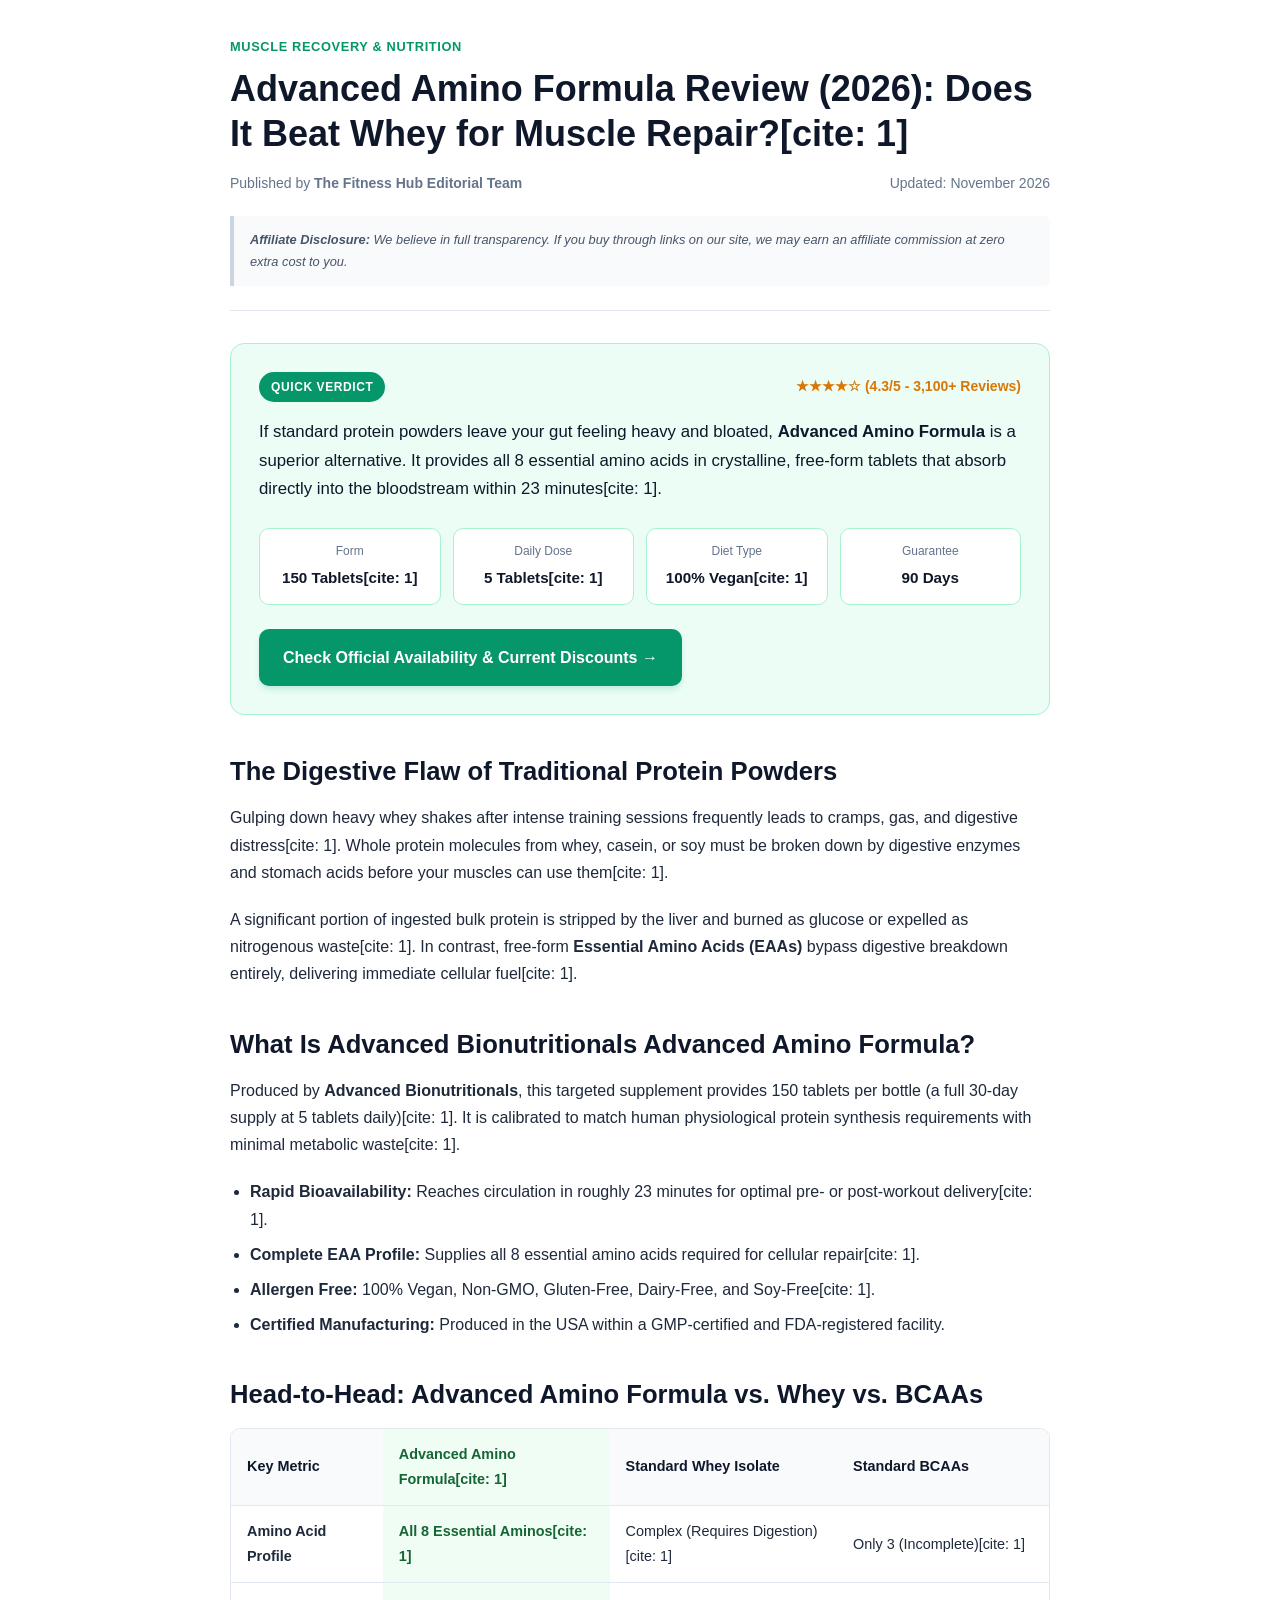
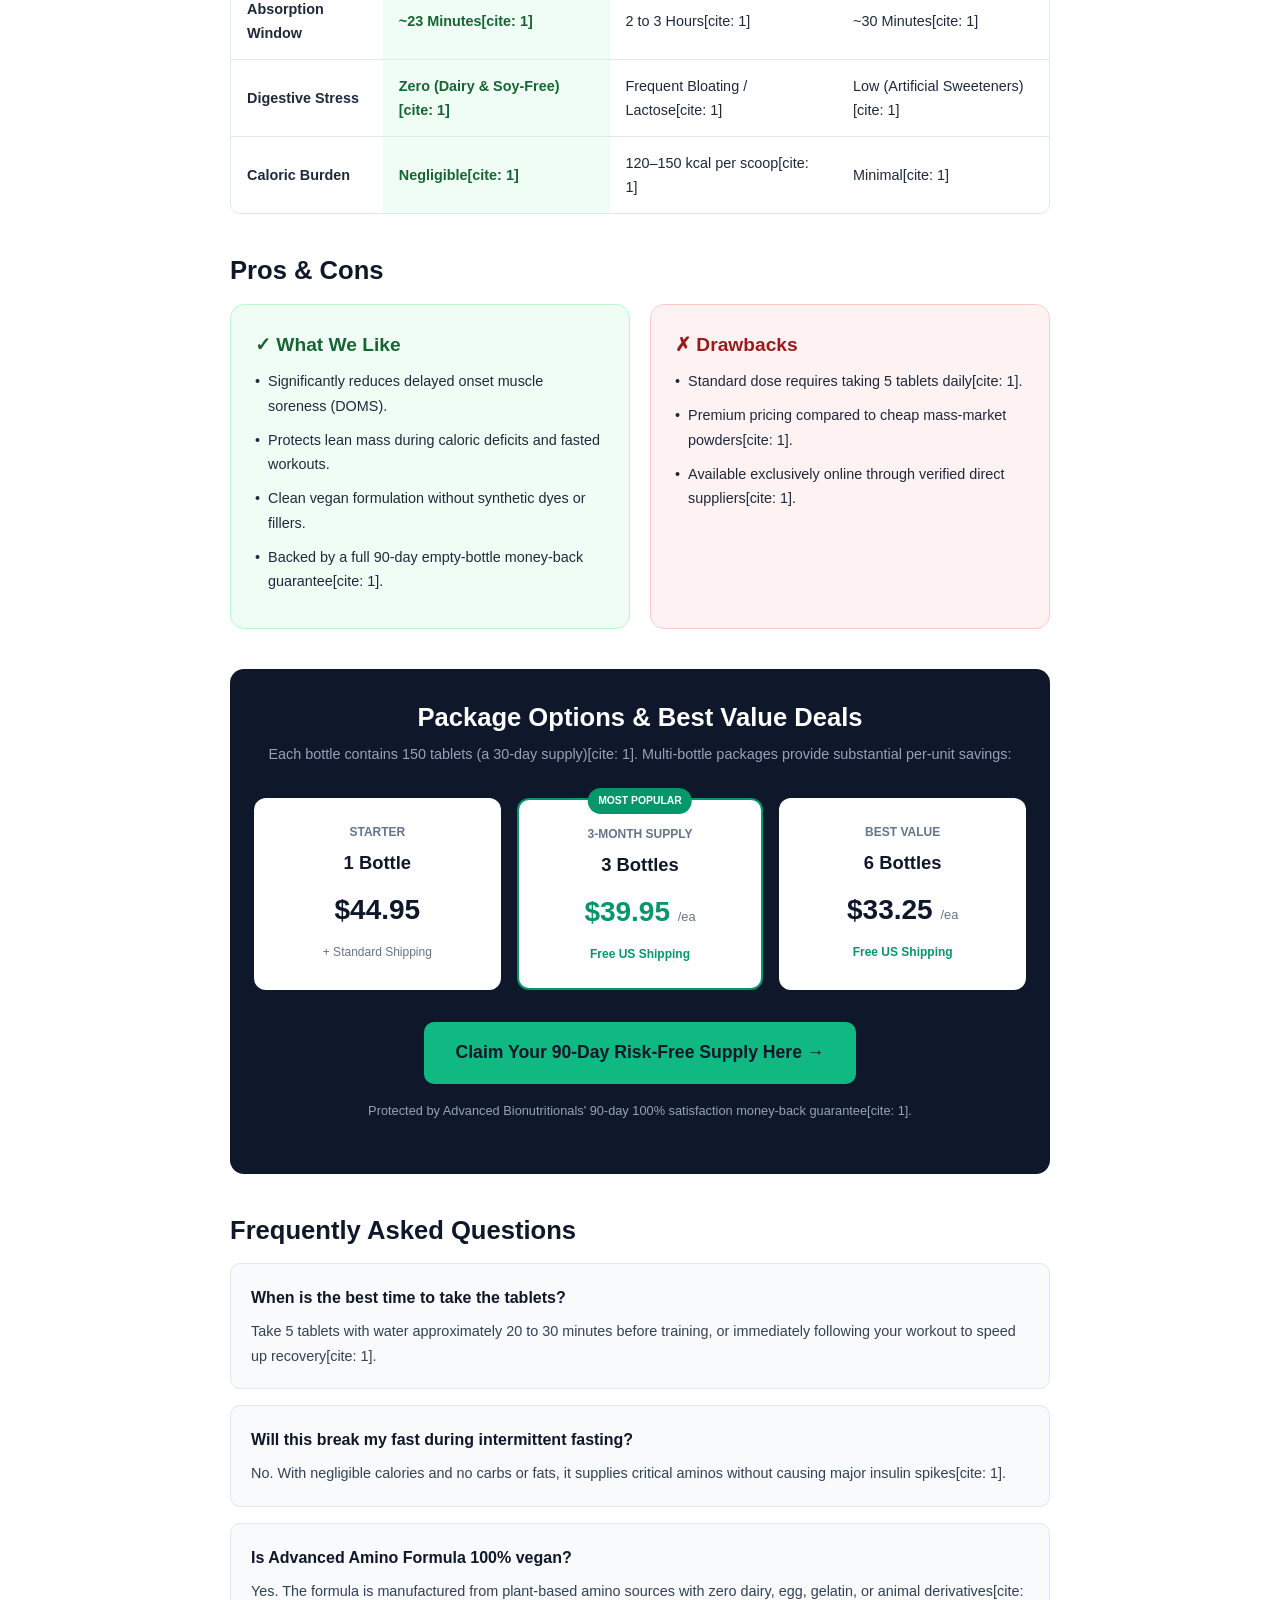
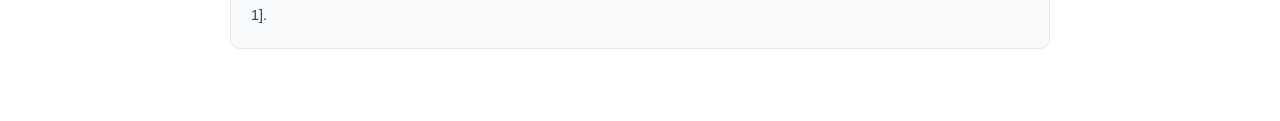
==== AdvancedBionutritionalsReview.html @ 474b98c2 "re" ====
<!DOCTYPE html>
<html lang="en">
<head>
  <meta charset="UTF-8">
  <meta name="viewport" content="width=device-width, initial-scale=1.0">
  <title>Advanced Amino Formula Review | The Top Deals</title>
  <meta name="description" content="Read our Advanced Amino Formula review, covering its ingredients, claimed benefits, comparison with whey, pros and cons, and buying options.">
  <meta name="robots" content="index, follow">
  <meta name="theme-color" content="#f8fafc">
  <link rel="canonical" href="https://theTopDeals.top/blog/advanced-amino-formula-review">
  <meta property="og:type" content="article">
  <meta property="og:site_name" content="The Top Deals">
  <meta property="og:title" content="Advanced Amino Formula Review | The Top Deals">
  <meta property="og:description" content="Read our Advanced Amino Formula review, covering its ingredients, claimed benefits, comparison with whey, pros and cons, and buying options.">
  <meta property="og:url" content="https://theTopDeals.top/blog/advanced-amino-formula-review">
  <meta property="og:image" content="https://theTopDeals.top/img/advancedBioNutritionals.webp">
  <meta property="og:image:alt" content="Advanced Amino Formula supplement bottle">
  <meta name="twitter:card" content="summary_large_image">
  <meta name="twitter:title" content="Advanced Amino Formula Review | The Top Deals">
  <meta name="twitter:description" content="Read our Advanced Amino Formula review, covering its ingredients, claimed benefits, comparison with whey, pros and cons, and buying options.">
  <meta name="twitter:image" content="https://theTopDeals.top/img/advancedBioNutritionals.webp">
  <link href="../css/advancedAmino.css" rel="stylesheet">

  <!-- Schema.org Product Structured Data -->
  <script type="application/ld+json">
  {
    "@context": "https://schema.org/",
    "@type": "Product",
    "name": "Advanced Amino Formula",
    "brand": {
      "@type": "Brand",
      "name": "Advanced Bionutritionals"
    },
    "aggregateRating": {
      "@type": "AggregateRating",
      "ratingValue": "4.3",
      "reviewCount": "3144"
    },
    "offers": {
      "@type": "Offer",
      "priceCurrency": "USD",
      "price": "33.25",
      "availability": "https://schema.org/InStock",
      "url": "https://theTopDeals.top/blog/advanced-amino-formula-review"
    }
  }
  </script>
</head>
<body>

<article class="article-container">
  <!-- Post Header -->
  <header class="post-header">
    <span class="badge-category">Muscle Recovery &amp; Nutrition</span>
    <h1 class="post-title">Advanced Amino Formula Review (2026): Does It Beat Whey for Muscle Repair?[cite: 1]</h1>
    <div class="post-meta">
      <span>Published by <strong>The Fitness Hub Editorial Team</strong></span>
      <span>Updated: November 2026</span>
    </div>
    <div class="affiliate-disclosure">
      <strong>Affiliate Disclosure:</strong> We believe in full transparency. If you buy through links on our site, we may earn an affiliate commission at zero extra cost to you.
    </div>
  </header>

  <!-- Quick Verdict Hero Card -->
  <section class="verdict-card">
    <div class="verdict-header">
      <span class="tag-verdict">Quick Verdict</span>
      <span class="rating-stars">★★★★☆ (4.3/5 - 3,100+ Reviews)</span>
    </div>
    <p class="verdict-text">
      If standard protein powders leave your gut feeling heavy and bloated, <strong>Advanced Amino Formula</strong> is a superior alternative. It provides all 8 essential amino acids in crystalline, free-form tablets that absorb directly into the bloodstream within 23 minutes[cite: 1].
    </p>
    <div class="specs-grid">
      <div class="spec-item">
        <span class="spec-label">Form</span>
        <span class="spec-val">150 Tablets[cite: 1]</span>
      </div>
      <div class="spec-item">
        <span class="spec-label">Daily Dose</span>
        <span class="spec-val">5 Tablets[cite: 1]</span>
      </div>
      <div class="spec-item">
        <span class="spec-label">Diet Type</span>
        <span class="spec-val">100% Vegan[cite: 1]</span>
      </div>
      <div class="spec-item">
        <span class="spec-label">Guarantee</span>
        <span class="spec-val">90 Days</span>
      </div>
    </div>
    <a href="https://www.advancedbionutritionals.com/DS24/Advanced-Amino/Muscle-Mass-Loss/HD.htm#aff=Shivamjiwal004" rel="sponsored nofollow noopener" target="_blank" class="btn btn-primary">
      Check Official Availability &amp; Current Discounts &rarr;
    </a>
  </section>

  <!-- Section 1: The Problem -->
  <section>
    <h2>The Digestive Flaw of Traditional Protein Powders</h2>
    <p>
      Gulping down heavy whey shakes after intense training sessions frequently leads to cramps, gas, and digestive distress[cite: 1]. Whole protein molecules from whey, casein, or soy must be broken down by digestive enzymes and stomach acids before your muscles can use them[cite: 1].
    </p>
    <p>
      A significant portion of ingested bulk protein is stripped by the liver and burned as glucose or expelled as nitrogenous waste[cite: 1]. In contrast, free-form <strong>Essential Amino Acids (EAAs)</strong> bypass digestive breakdown entirely, delivering immediate cellular fuel[cite: 1].
    </p>
  </section>

  <!-- Section 2: What Is Advanced Amino Formula -->
  <section>
    <h2>What Is Advanced Bionutritionals Advanced Amino Formula?</h2>
    <p>
      Produced by <strong>Advanced Bionutritionals</strong>, this targeted supplement provides 150 tablets per bottle (a full 30-day supply at 5 tablets daily)[cite: 1]. It is calibrated to match human physiological protein synthesis requirements with minimal metabolic waste[cite: 1].
    </p>
    <ul class="bullet-list">
      <li><strong>Rapid Bioavailability:</strong> Reaches circulation in roughly 23 minutes for optimal pre- or post-workout delivery[cite: 1].</li>
      <li><strong>Complete EAA Profile:</strong> Supplies all 8 essential amino acids required for cellular repair[cite: 1].</li>
      <li><strong>Allergen Free:</strong> 100% Vegan, Non-GMO, Gluten-Free, Dairy-Free, and Soy-Free[cite: 1].</li>
      <li><strong>Certified Manufacturing:</strong> Produced in the USA within a GMP-certified and FDA-registered facility.</li>
    </ul>
  </section>

  <!-- Section 3: Comparison Table -->
  <section>
    <h2>Head-to-Head: Advanced Amino Formula vs. Whey vs. BCAAs</h2>
    <div class="table-wrapper">
      <table>
        <thead>
          <tr>
            <th>Key Metric</th>
            <th class="highlight-col">Advanced Amino Formula[cite: 1]</th>
            <th>Standard Whey Isolate</th>
            <th>Standard BCAAs</th>
          </tr>
        </thead>
        <tbody>
          <tr>
            <td><strong>Amino Acid Profile</strong></td>
            <td class="highlight-col">All 8 Essential Aminos[cite: 1]</td>
            <td>Complex (Requires Digestion)[cite: 1]</td>
            <td>Only 3 (Incomplete)[cite: 1]</td>
          </tr>
          <tr>
            <td><strong>Absorption Window</strong></td>
            <td class="highlight-col">~23 Minutes[cite: 1]</td>
            <td>2 to 3 Hours[cite: 1]</td>
            <td>~30 Minutes[cite: 1]</td>
          </tr>
          <tr>
            <td><strong>Digestive Stress</strong></td>
            <td class="highlight-col">Zero (Dairy &amp; Soy-Free)[cite: 1]</td>
            <td>Frequent Bloating / Lactose[cite: 1]</td>
            <td>Low (Artificial Sweeteners)[cite: 1]</td>
          </tr>
          <tr>
            <td><strong>Caloric Burden</strong></td>
            <td class="highlight-col">Negligible[cite: 1]</td>
            <td>120–150 kcal per scoop[cite: 1]</td>
            <td>Minimal[cite: 1]</td>
          </tr>
        </tbody>
      </table>
    </div>
  </section>

  <!-- Section 4: Pros & Cons -->
  <section>
    <h2>Pros &amp; Cons</h2>
    <div class="pros-cons-grid">
      <div class="box-card pros-card">
        <h3>&#10003; What We Like</h3>
        <ul class="item-list">
          <li><span>&bull;</span> Significantly reduces delayed onset muscle soreness (DOMS).</li>
          <li><span>&bull;</span> Protects lean mass during caloric deficits and fasted workouts.</li>
          <li><span>&bull;</span> Clean vegan formulation without synthetic dyes or fillers.</li>
          <li><span>&bull;</span> Backed by a full 90-day empty-bottle money-back guarantee[cite: 1].</li>
        </ul>
      </div>
      <div class="box-card cons-card">
        <h3>&#10007; Drawbacks</h3>
        <ul class="item-list">
          <li><span>&bull;</span> Standard dose requires taking 5 tablets daily[cite: 1].</li>
          <li><span>&bull;</span> Premium pricing compared to cheap mass-market powders[cite: 1].</li>
          <li><span>&bull;</span> Available exclusively online through verified direct suppliers[cite: 1].</li>
        </ul>
      </div>
    </div>
  </section>

  <!-- Section 5: Official Pricing & Guarantee -->
  <section class="pricing-card-wrapper">
    <h2>Package Options &amp; Best Value Deals</h2>
    <p class="pricing-intro">Each bottle contains 150 tablets (a 30-day supply)[cite: 1]. Multi-bottle packages provide substantial per-unit savings:</p>
    
    <div class="pricing-tiers">
      <!-- 1 Bottle -->
      <div class="tier">
        <span class="tier-badge">Starter</span>
        <h4 class="tier-title">1 Bottle</h4>
        <div class="tier-price">$44.95</div>
        <span class="tier-sub">+ Standard Shipping</span>
      </div>

      <!-- 3 Bottles -->
      <div class="tier featured">
        <span class="ribbon">Most Popular</span>
        <span class="tier-badge">3-Month Supply</span>
        <h4 class="tier-title">3 Bottles</h4>
        <div class="tier-price">$39.95 <span style="font-size: 0.8rem; font-weight: 400; color: #64748b;">/ea</span></div>
        <span class="tier-sub shipping-free">Free US Shipping</span>
      </div>

      <!-- 6 Bottles -->
      <div class="tier">
        <span class="tier-badge">Best Value</span>
        <h4 class="tier-title">6 Bottles</h4>
        <div class="tier-price">$33.25 <span style="font-size: 0.8rem; font-weight: 400; color: #64748b;">/ea</span></div>
        <span class="tier-sub shipping-free">Free US Shipping</span>
      </div>
    </div>

    <div>
      <a href="https://www.advancedbionutritionals.com/DS24/Advanced-Amino/Muscle-Mass-Loss/HD.htm#aff=Shivamjiwal004" rel="sponsored nofollow noopener" target="_blank" class="btn btn-accent">
        Claim Your 90-Day Risk-Free Supply Here &rarr;
      </a>
      <p class="guarantee-note">Protected by Advanced Bionutritionals' 90-day 100% satisfaction money-back guarantee[cite: 1].</p>
    </div>
  </section>

  <!-- Section 6: FAQ Accordion / Cards -->
  <section>
    <h2>Frequently Asked Questions</h2>
    <div class="faq-item">
      <h3 class="faq-question">When is the best time to take the tablets?</h3>
      <p class="faq-answer">Take 5 tablets with water approximately 20 to 30 minutes before training, or immediately following your workout to speed up recovery[cite: 1].</p>
    </div>
    <div class="faq-item">
      <h3 class="faq-question">Will this break my fast during intermittent fasting?</h3>
      <p class="faq-answer">No. With negligible calories and no carbs or fats, it supplies critical aminos without causing major insulin spikes[cite: 1].</p>
    </div>
    <div class="faq-item">
      <h3 class="faq-question">Is Advanced Amino Formula 100% vegan?</h3>
      <p class="faq-answer">Yes. The formula is manufactured from plant-based amino sources with zero dairy, egg, gelatin, or animal derivatives[cite: 1].</p>
    </div>
  </section>
</article>
</body>
</html>
---- css/advancedAmino.css ----
/* CSS Reset & Variables */
    :root {
      --primary: #059669;
      --primary-hover: #047857;
      --primary-light: #ecfdf5;
      --primary-border: #a7f3d0;
      --text-main: #1e293b;
      --text-muted: #64748b;
      --text-dark: #0f172a;
      --bg-light: #f8fafc;
      --border-color: #e2e8f0;
      --success: #16a34a;
      --danger: #dc2626;
      --card-radius: 14px;
      --font-stack: -apple-system, BlinkMacSystemFont, "Segoe UI", Roboto, Helvetica, Arial, sans-serif;
    }

    *, *::before, *::after {
      box-sizing: border-box;
      margin: 0;
      padding: 0;
    }

    body {
      font-family: var(--font-stack);
      line-height: 1.7;
      color: var(--text-main);
      background-color: #ffffff;
      padding: 2rem 1rem;
    }

    /* Container */
    .article-container {
      max-width: 820px;
      margin: 0 auto;
    }

    /* Header */
    .post-header {
      margin-bottom: 2rem;
      padding-bottom: 1.5rem;
      border-bottom: 1px solid var(--border-color);
    }

    .badge-category {
      display: inline-block;
      font-size: 0.8rem;
      font-weight: 700;
      text-transform: uppercase;
      letter-spacing: 0.05em;
      color: var(--primary);
      margin-bottom: 0.5rem;
    }

    .post-title {
      font-size: 2.25rem;
      line-height: 1.25;
      font-weight: 800;
      color: var(--text-dark);
      margin-bottom: 1rem;
    }

    .post-meta {
      display: flex;
      justify-content: space-between;
      flex-wrap: wrap;
      gap: 0.5rem;
      font-size: 0.875rem;
      color: var(--text-muted);
    }

    .affiliate-disclosure {
      margin-top: 1.25rem;
      padding: 0.85rem 1rem;
      background-color: var(--bg-light);
      border-left: 4px solid #cbd5e1;
      font-size: 0.8rem;
      font-style: italic;
      color: #475569;
      border-radius: 0 6px 6px 0;
    }

    /* Quick Verdict Box */
    .verdict-card {
      background-color: var(--primary-light);
      border: 1px solid var(--primary-border);
      border-radius: var(--card-radius);
      padding: 1.75rem;
      margin-bottom: 2.5rem;
    }

    .verdict-header {
      display: flex;
      justify-content: space-between;
      align-items: center;
      flex-wrap: wrap;
      gap: 0.5rem;
      margin-bottom: 1rem;
    }

    .tag-verdict {
      background-color: var(--primary);
      color: #ffffff;
      font-size: 0.75rem;
      font-weight: 700;
      text-transform: uppercase;
      letter-spacing: 0.05em;
      padding: 0.3rem 0.75rem;
      border-radius: 9999px;
    }

    .rating-stars {
      font-weight: 700;
      font-size: 0.875rem;
      color: #d97706;
    }

    .verdict-text {
      font-size: 1.05rem;
      font-weight: 500;
      color: var(--text-dark);
      margin-bottom: 1.5rem;
    }

    .specs-grid {
      display: grid;
      grid-template-columns: repeat(auto-fit, minmax(130px, 1fr));
      gap: 0.75rem;
      margin-bottom: 1.5rem;
      text-align: center;
    }

    .spec-item {
      background: #ffffff;
      padding: 0.75rem 0.5rem;
      border-radius: 10px;
      border: 1px solid var(--primary-border);
    }

    .spec-label {
      display: block;
      font-size: 0.75rem;
      color: var(--text-muted);
      margin-bottom: 0.2rem;
    }

    .spec-val {
      font-weight: 700;
      color: var(--text-dark);
      font-size: 0.95rem;
    }

    /* Buttons */
    .btn {
      display: inline-block;
      width: 100%;
      text-align: center;
      font-weight: 700;
      padding: 0.95rem 1.5rem;
      border-radius: 10px;
      text-decoration: none;
      transition: all 0.2s ease-in-out;
      cursor: pointer;
    }

    .btn-primary {
      background-color: var(--primary);
      color: #ffffff;
      box-shadow: 0 4px 6px -1px rgba(5, 150, 105, 0.2);
    }

    .btn-primary:hover {
      background-color: var(--primary-hover);
      box-shadow: 0 6px 10px -1px rgba(5, 150, 105, 0.3);
    }

    .btn-accent {
      background-color: #10b981;
      color: #0f172a;
      font-size: 1.1rem;
      font-weight: 800;
      width: auto;
      padding: 1rem 2rem;
    }

    .btn-accent:hover {
      background-color: #34d399;
      transform: translateY(-2px);
    }

    /* Typography & Sections */
    section {
      margin-bottom: 2.5rem;
    }

    h2 {
      font-size: 1.6rem;
      font-weight: 800;
      color: var(--text-dark);
      margin-bottom: 1rem;
      line-height: 1.3;
    }

    h3 {
      font-size: 1.2rem;
      font-weight: 700;
      color: var(--text-dark);
      margin-bottom: 0.5rem;
    }

    p {
      margin-bottom: 1.25rem;
    }

    ul.bullet-list {
      margin-left: 1.25rem;
      margin-bottom: 1.5rem;
    }

    ul.bullet-list li {
      margin-bottom: 0.5rem;
    }

    /* Comparison Table */
    .table-wrapper {
      width: 100%;
      overflow-x: auto;
      margin-bottom: 2rem;
      border: 1px solid var(--border-color);
      border-radius: 10px;
    }

    table {
      width: 100%;
      border-collapse: collapse;
      text-align: left;
      font-size: 0.9rem;
    }

    th, td {
      padding: 0.85rem 1rem;
      border-bottom: 1px solid var(--border-color);
    }

    thead th {
      background-color: var(--bg-light);
      color: var(--text-dark);
      font-weight: 700;
    }

    th.highlight-col, td.highlight-col {
      background-color: #f0fdf4;
      font-weight: 600;
      color: #166534;
    }

    tbody tr:last-child td {
      border-bottom: none;
    }

    /* Pros & Cons */
    .pros-cons-grid {
      display: grid;
      grid-template-columns: 1fr;
      gap: 1.25rem;
      margin-bottom: 2rem;
    }

    @media (min-width: 640px) {
      .pros-cons-grid {
        grid-template-columns: 1fr 1fr;
      }
      .btn-primary {
        width: auto;
      }
    }

    .box-card {
      padding: 1.5rem;
      border-radius: var(--card-radius);
    }

    .pros-card {
      background-color: #f0fdf4;
      border: 1px solid #bbf7d0;
    }

    .pros-card h3 {
      color: #166534;
    }

    .cons-card {
      background-color: #fef2f2;
      border: 1px solid #fecaca;
    }

    .cons-card h3 {
      color: #991b1b;
    }

    .item-list {
      list-style: none;
      font-size: 0.9rem;
    }

    .item-list li {
      margin-bottom: 0.6rem;
      display: flex;
      gap: 0.5rem;
    }

    /* Pricing Section */
    .pricing-card-wrapper {
      background-color: #0f172a;
      color: #ffffff;
      border-radius: var(--card-radius);
      padding: 2rem 1.5rem;
      text-align: center;
    }

    .pricing-card-wrapper h2 {
      color: #ffffff;
      margin-bottom: 0.5rem;
    }

    .pricing-intro {
      color: #94a3b8;
      font-size: 0.9rem;
      margin-bottom: 2rem;
    }

    .pricing-tiers {
      display: grid;
      grid-template-columns: repeat(auto-fit, minmax(200px, 1fr));
      gap: 1rem;
      margin-bottom: 2rem;
      text-align: center;
    }

    .tier {
      background: #ffffff;
      color: var(--text-dark);
      padding: 1.5rem 1rem;
      border-radius: 12px;
      position: relative;
    }

    .tier.featured {
      border: 2px solid var(--primary);
    }

    .ribbon {
      position: absolute;
      top: -12px;
      left: 50%;
      transform: translateX(-50%);
      background: var(--primary);
      color: #ffffff;
      font-size: 0.65rem;
      font-weight: 800;
      text-transform: uppercase;
      padding: 0.25rem 0.65rem;
      border-radius: 9999px;
    }

    .tier-badge {
      display: block;
      font-size: 0.75rem;
      font-weight: 700;
      text-transform: uppercase;
      color: var(--text-muted);
      margin-bottom: 0.25rem;
    }

    .tier-title {
      font-size: 1.15rem;
      font-weight: 800;
      margin-bottom: 0.5rem;
    }

    .tier-price {
      font-size: 1.75rem;
      font-weight: 900;
      color: var(--text-dark);
      margin-bottom: 0.5rem;
    }

    .tier.featured .tier-price {
      color: var(--primary);
    }

    .tier-sub {
      display: block;
      font-size: 0.75rem;
      color: var(--text-muted);
    }

    .shipping-free {
      color: var(--primary);
      font-weight: 700;
    }

    .guarantee-note {
      font-size: 0.8rem;
      color: #94a3b8;
      margin-top: 1rem;
    }

    /* FAQ Section */
    .faq-item {
      background-color: var(--bg-light);
      border: 1px solid var(--border-color);
      border-radius: 10px;
      padding: 1.25rem;
      margin-bottom: 1rem;
    }

    .faq-question {
      font-size: 1rem;
      font-weight: 700;
      color: var(--text-dark);
      margin-bottom: 0.5rem;
    }

    .faq-answer {
      font-size: 0.9rem;
      color: #334155;
      margin-bottom: 0;
    }
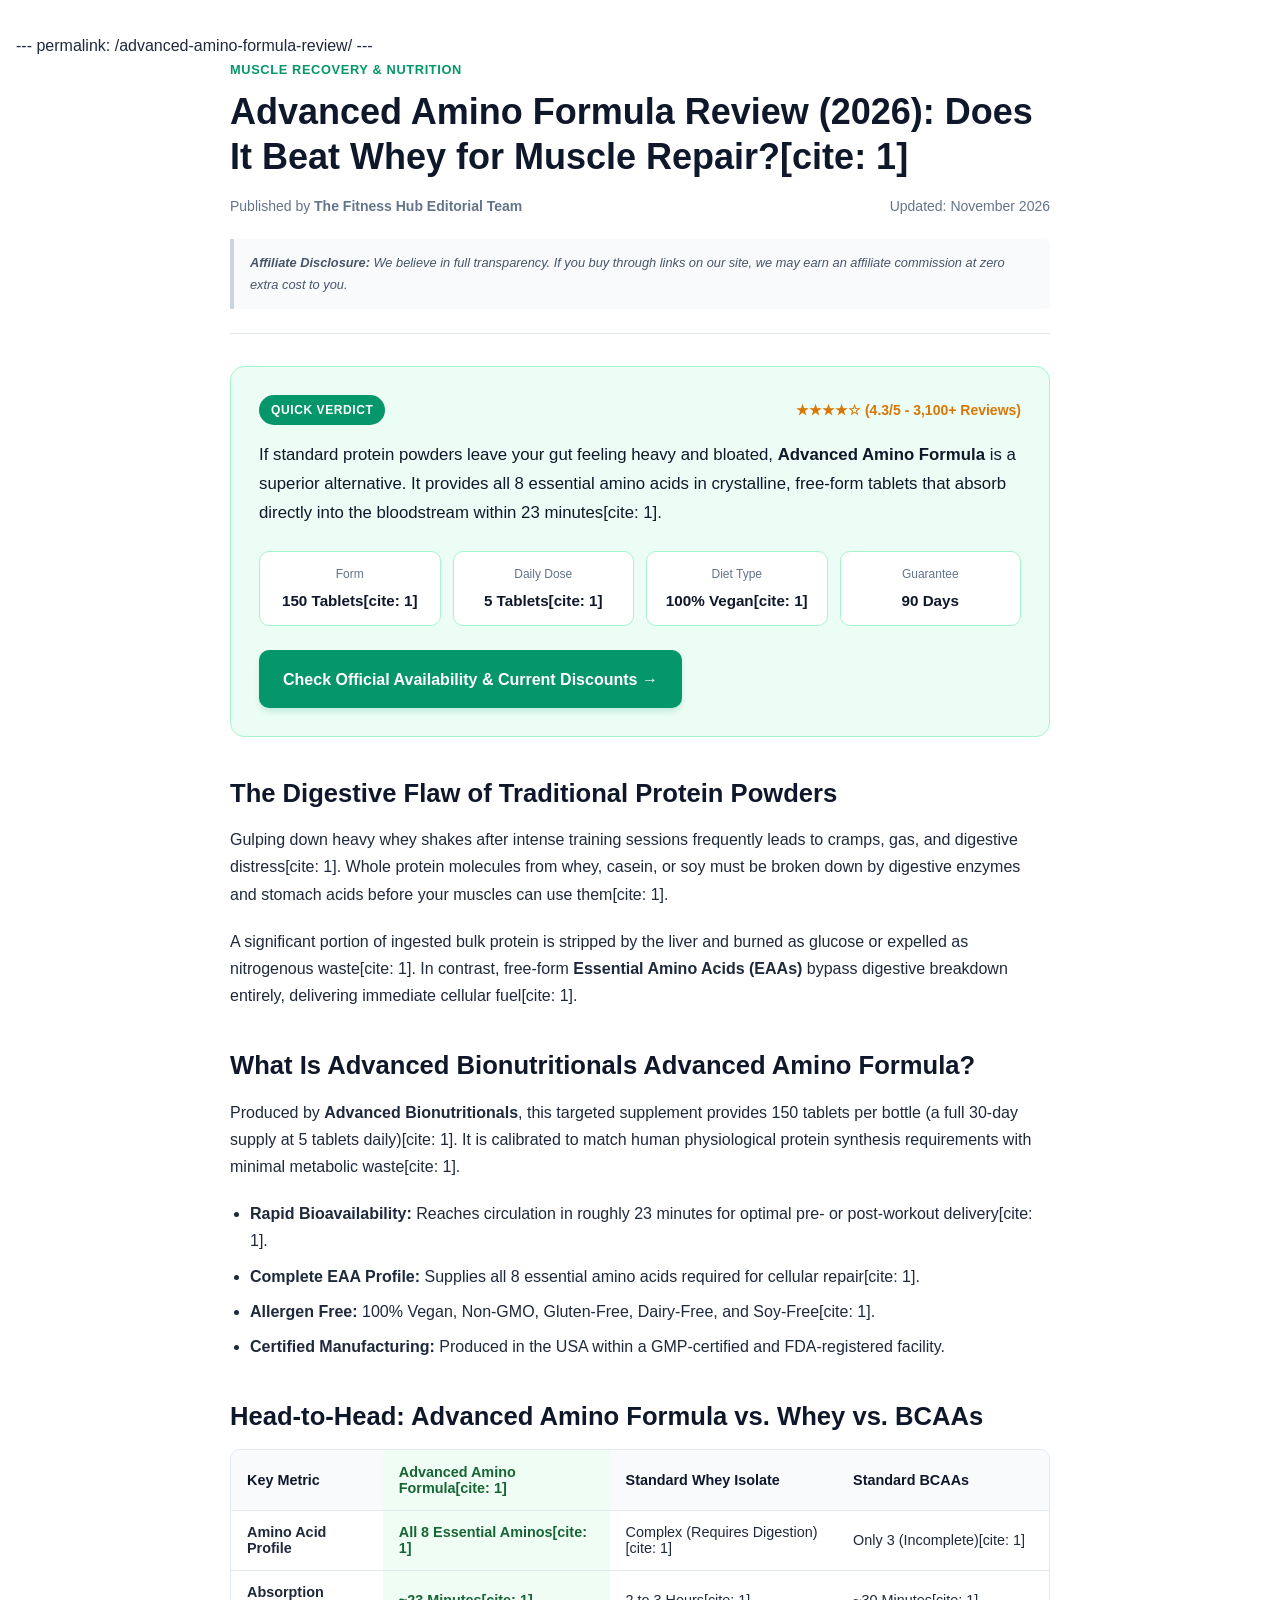
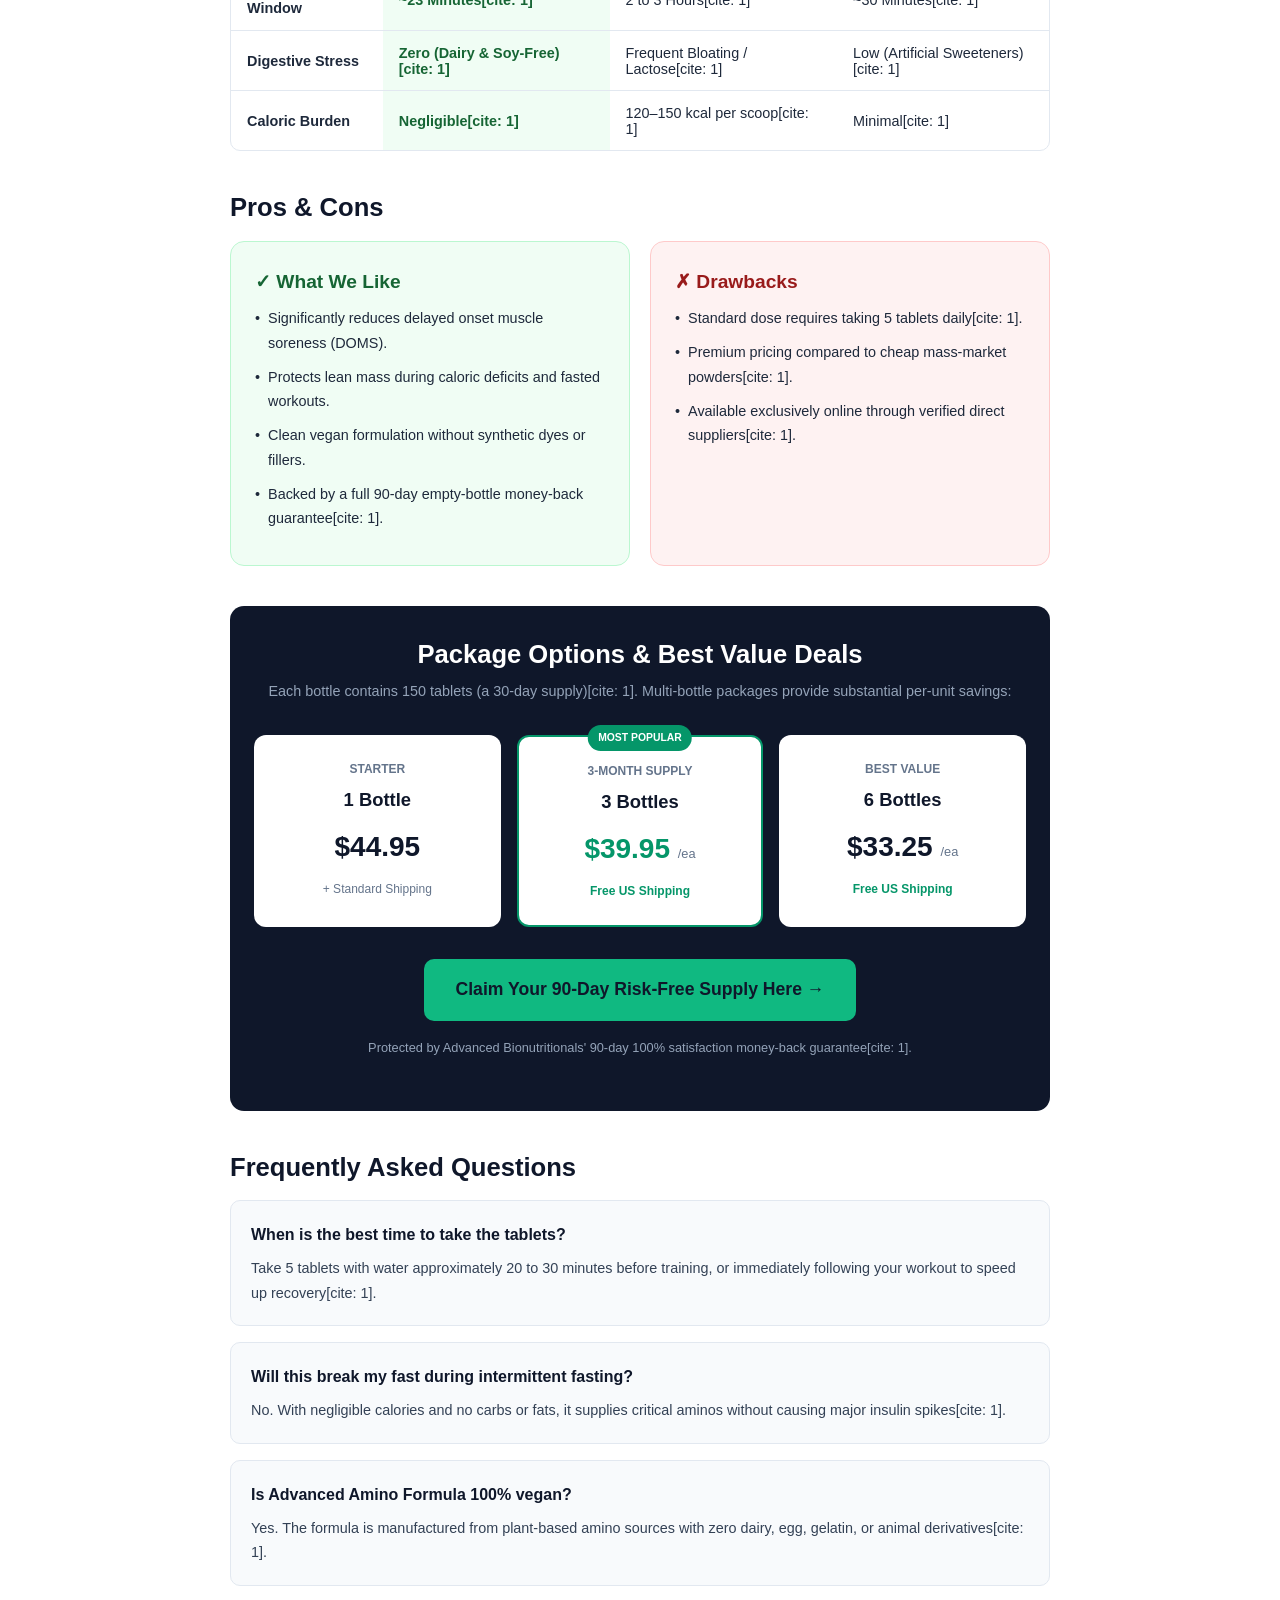
==== commit 88518332: "dark mode" ====
--- a/AdvancedBionutritionalsReview.html
+++ b/AdvancedBionutritionalsReview.html
@@ -1,3 +1,6 @@
+---
+permalink: /advanced-amino-formula-review/
+---
 <!DOCTYPE html>
 <html lang="en">
 <head>
@@ -7,19 +10,19 @@
   <meta name="description" content="Read our Advanced Amino Formula review, covering its ingredients, claimed benefits, comparison with whey, pros and cons, and buying options.">
   <meta name="robots" content="index, follow">
   <meta name="theme-color" content="#f8fafc">
-  <link rel="canonical" href="https://theTopDeals.top/blog/advanced-amino-formula-review">
+  <link rel="canonical" href="https://thetopdeals.top/advanced-amino-formula-review/">
   <meta property="og:type" content="article">
   <meta property="og:site_name" content="The Top Deals">
   <meta property="og:title" content="Advanced Amino Formula Review | The Top Deals">
   <meta property="og:description" content="Read our Advanced Amino Formula review, covering its ingredients, claimed benefits, comparison with whey, pros and cons, and buying options.">
-  <meta property="og:url" content="https://theTopDeals.top/blog/advanced-amino-formula-review">
+  <meta property="og:url" content="https://thetopdeals.top/advanced-amino-formula-review/">
   <meta property="og:image" content="https://theTopDeals.top/img/advancedBioNutritionals.webp">
   <meta property="og:image:alt" content="Advanced Amino Formula supplement bottle">
   <meta name="twitter:card" content="summary_large_image">
   <meta name="twitter:title" content="Advanced Amino Formula Review | The Top Deals">
   <meta name="twitter:description" content="Read our Advanced Amino Formula review, covering its ingredients, claimed benefits, comparison with whey, pros and cons, and buying options.">
   <meta name="twitter:image" content="https://theTopDeals.top/img/advancedBioNutritionals.webp">
-  <link href="../css/advancedAmino.css" rel="stylesheet">
+  <link href="/css/advancedAmino.css" rel="stylesheet">
 
   <!-- Schema.org Product Structured Data -->
   <script type="application/ld+json">
@@ -41,7 +44,7 @@
       "priceCurrency": "USD",
       "price": "33.25",
       "availability": "https://schema.org/InStock",
-      "url": "https://theTopDeals.top/blog/advanced-amino-formula-review"
+      "url": "https://thetopdeals.top/advanced-amino-formula-review/"
     }
   }
   </script>
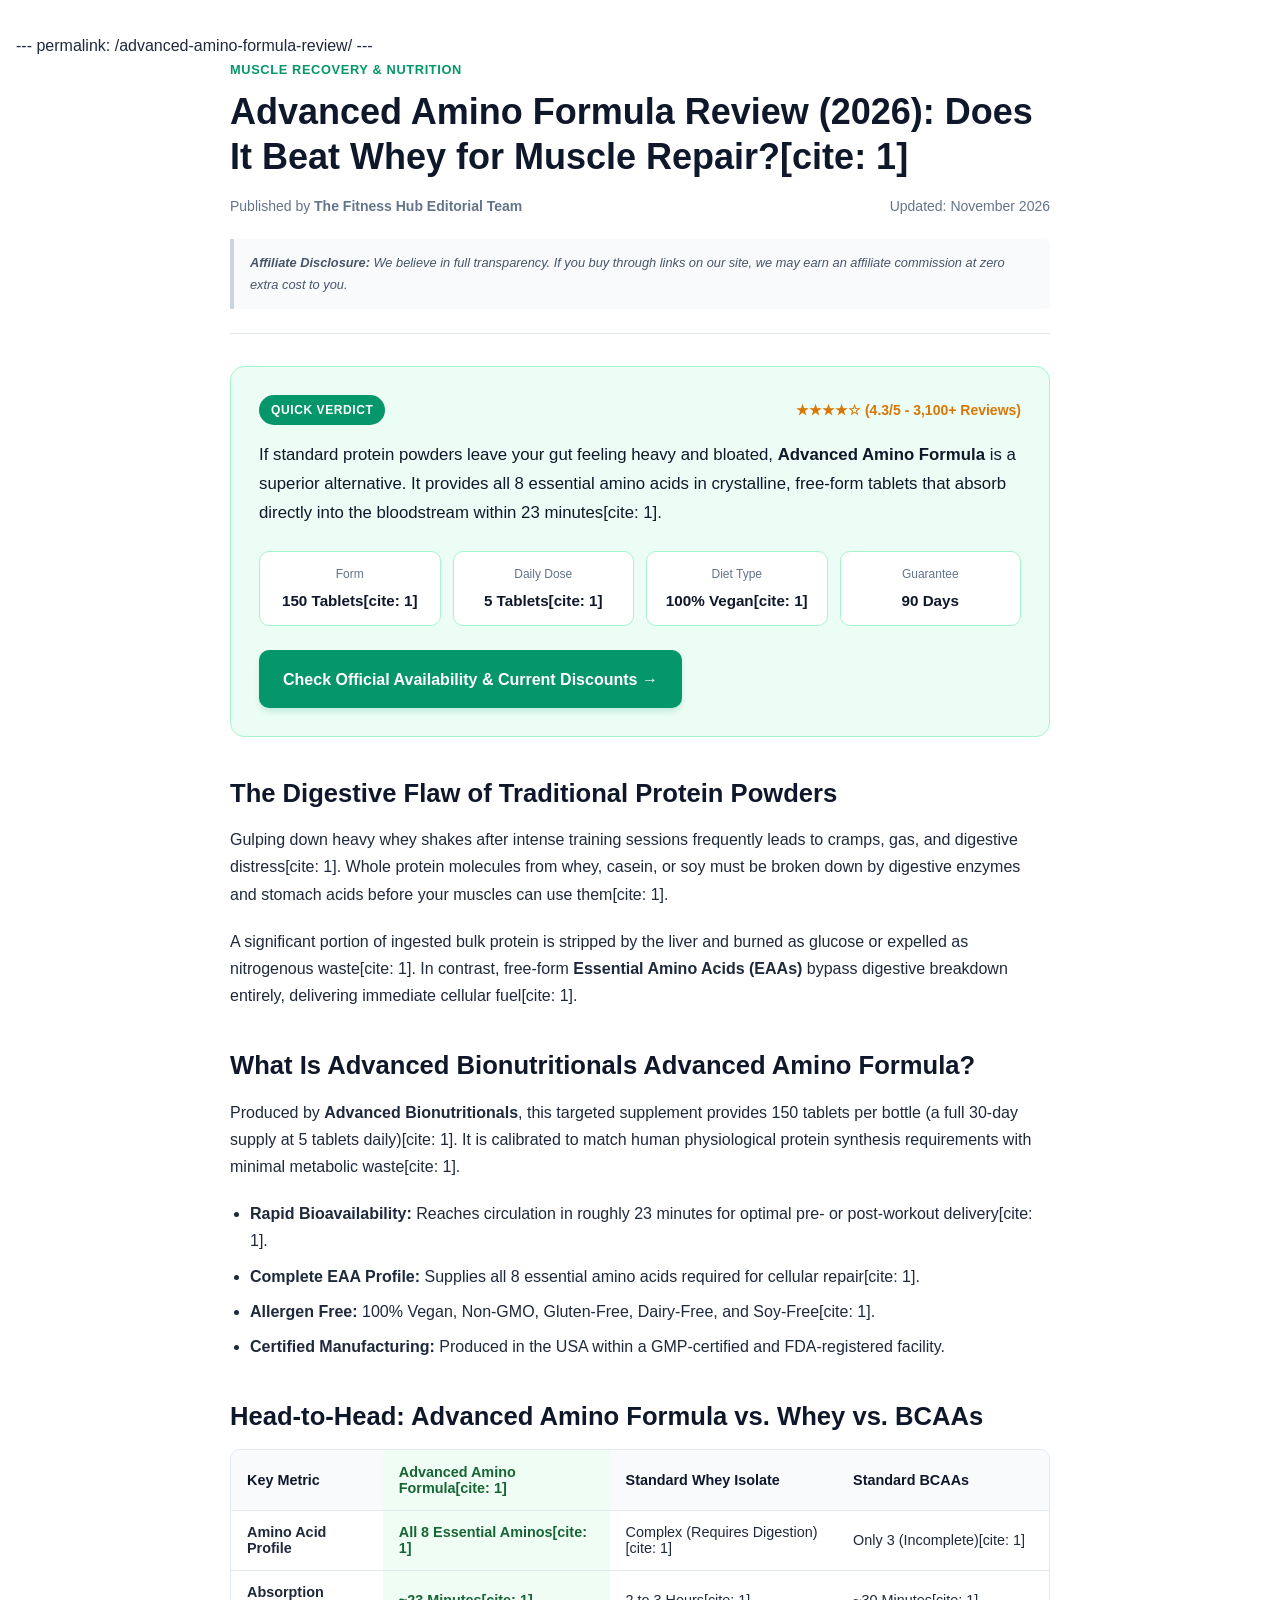
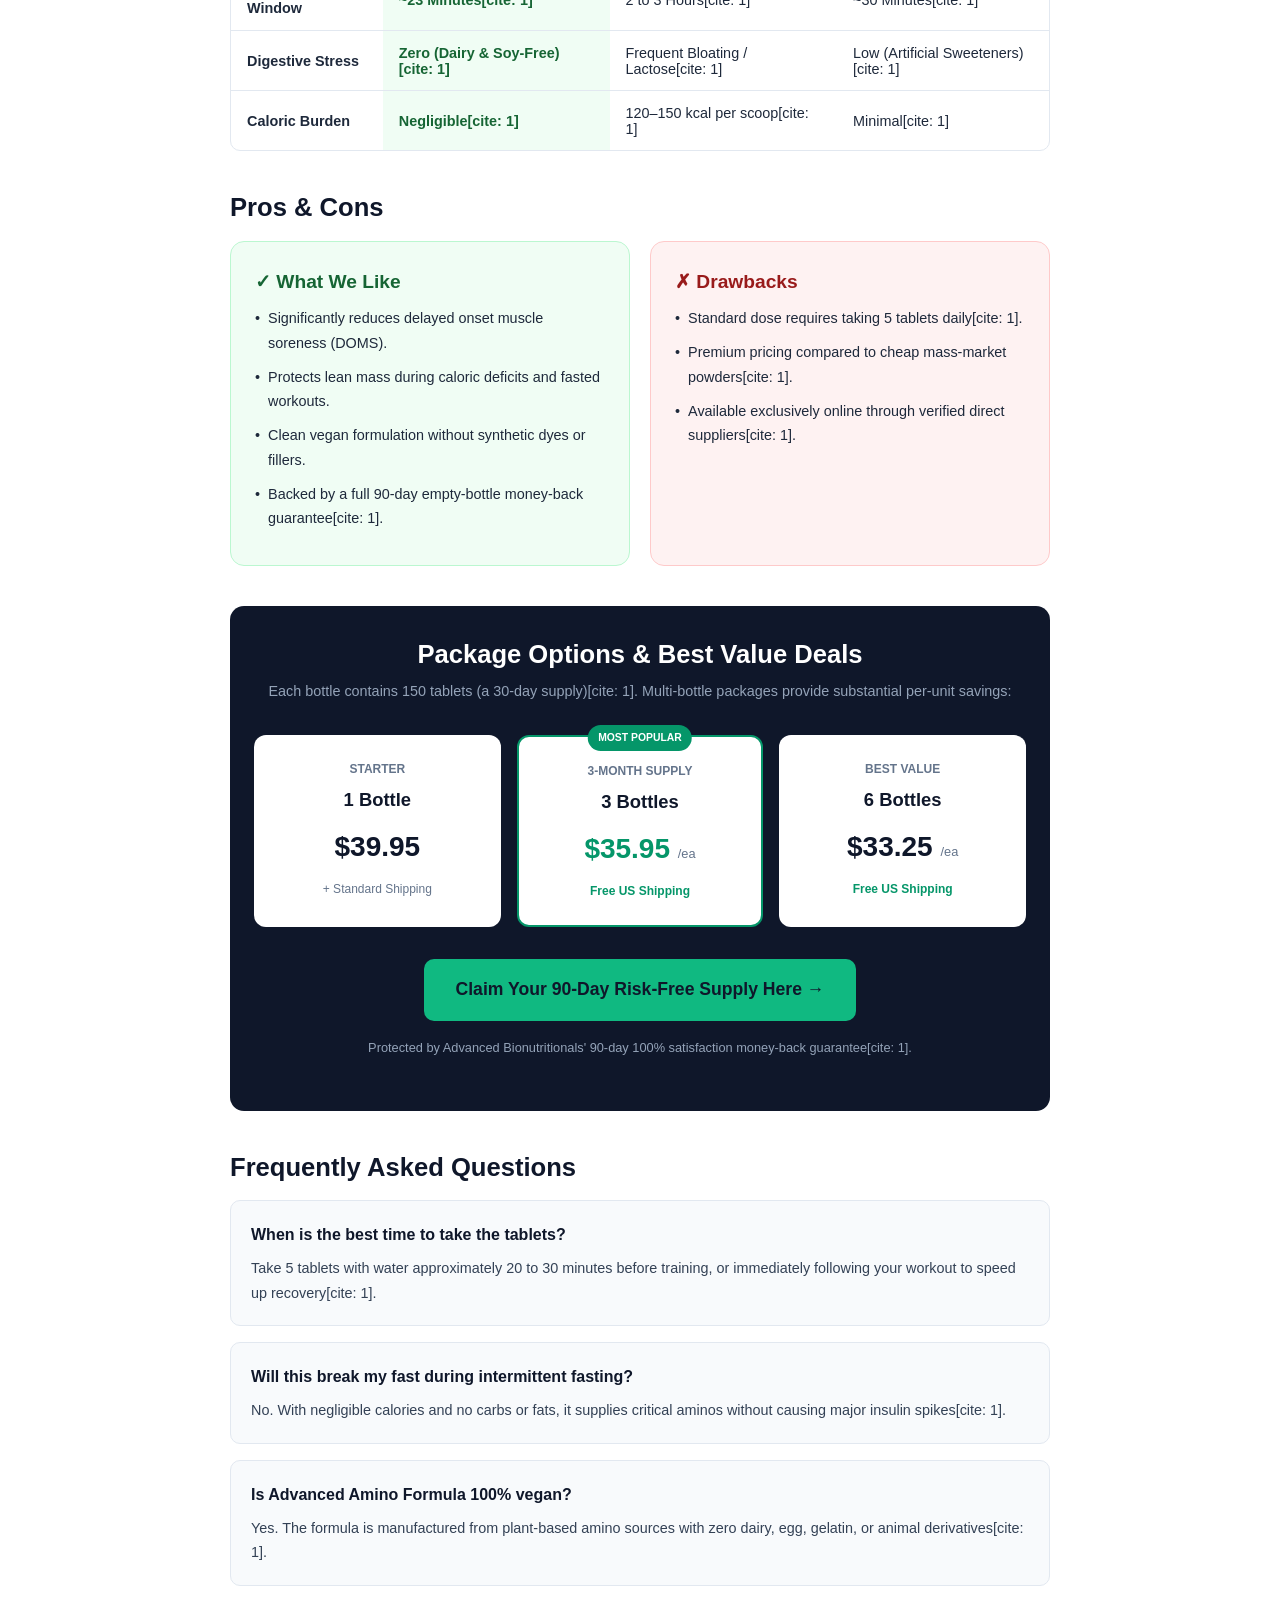
==== commit 85d0aaec: "Update prices for bottle tiers in HTML" ====
--- a/AdvancedBionutritionalsReview.html
+++ b/AdvancedBionutritionalsReview.html
@@ -6,6 +6,7 @@
 <head>
   <meta charset="UTF-8">
   <meta name="viewport" content="width=device-width, initial-scale=1.0">
+  <link rel="icon" type="image/svg+xml" href="/img/the-top-deals-icon.svg">
   <title>Advanced Amino Formula Review | The Top Deals</title>
   <meta name="description" content="Read our Advanced Amino Formula review, covering its ingredients, claimed benefits, comparison with whey, pros and cons, and buying options.">
   <meta name="robots" content="index, follow">
@@ -199,7 +200,7 @@
       <div class="tier">
         <span class="tier-badge">Starter</span>
         <h4 class="tier-title">1 Bottle</h4>
-        <div class="tier-price">$44.95</div>
+        <div class="tier-price">$39.95</div>
         <span class="tier-sub">+ Standard Shipping</span>
       </div>
 
@@ -208,7 +209,7 @@
         <span class="ribbon">Most Popular</span>
         <span class="tier-badge">3-Month Supply</span>
         <h4 class="tier-title">3 Bottles</h4>
-        <div class="tier-price">$39.95 <span style="font-size: 0.8rem; font-weight: 400; color: #64748b;">/ea</span></div>
+        <div class="tier-price">$35.95 <span style="font-size: 0.8rem; font-weight: 400; color: #64748b;">/ea</span></div>
         <span class="tier-sub shipping-free">Free US Shipping</span>
       </div>
 
@@ -247,4 +248,4 @@
   </section>
 </article>
 </body>
-</html>+</html>
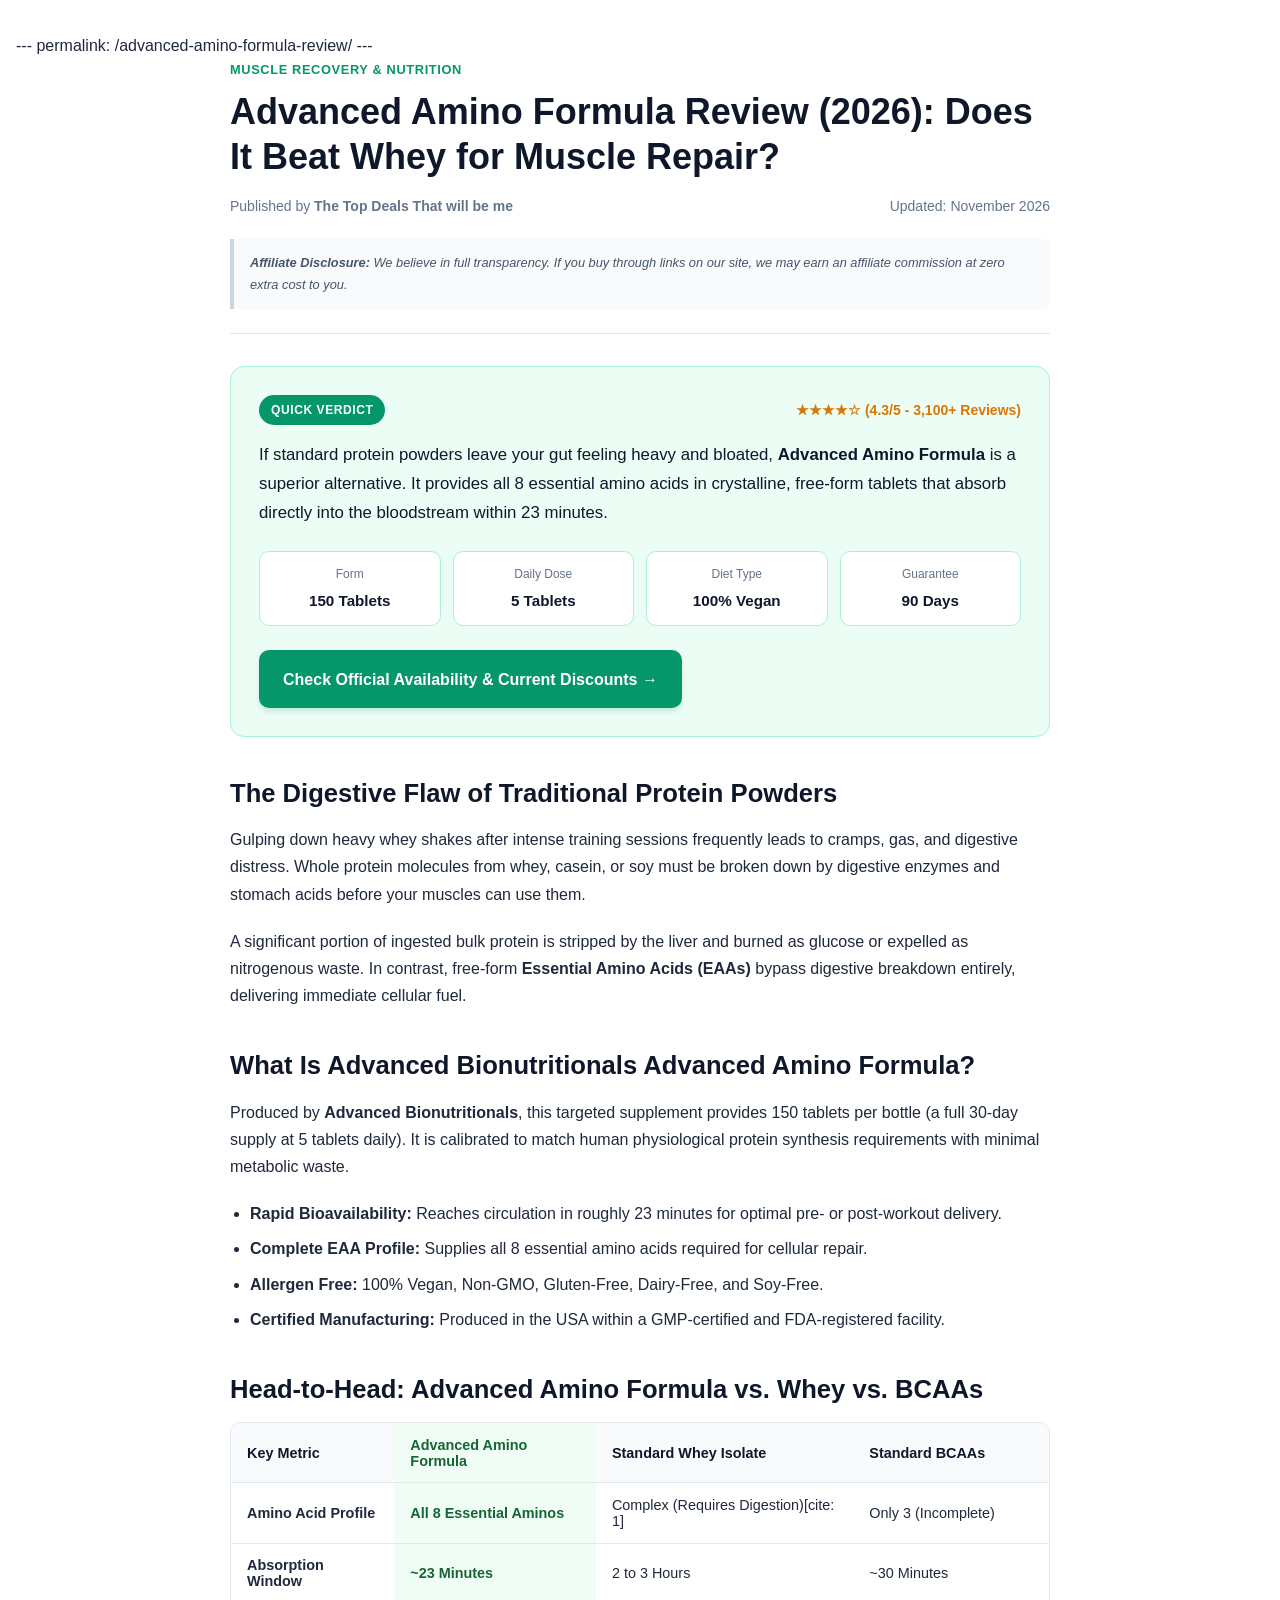
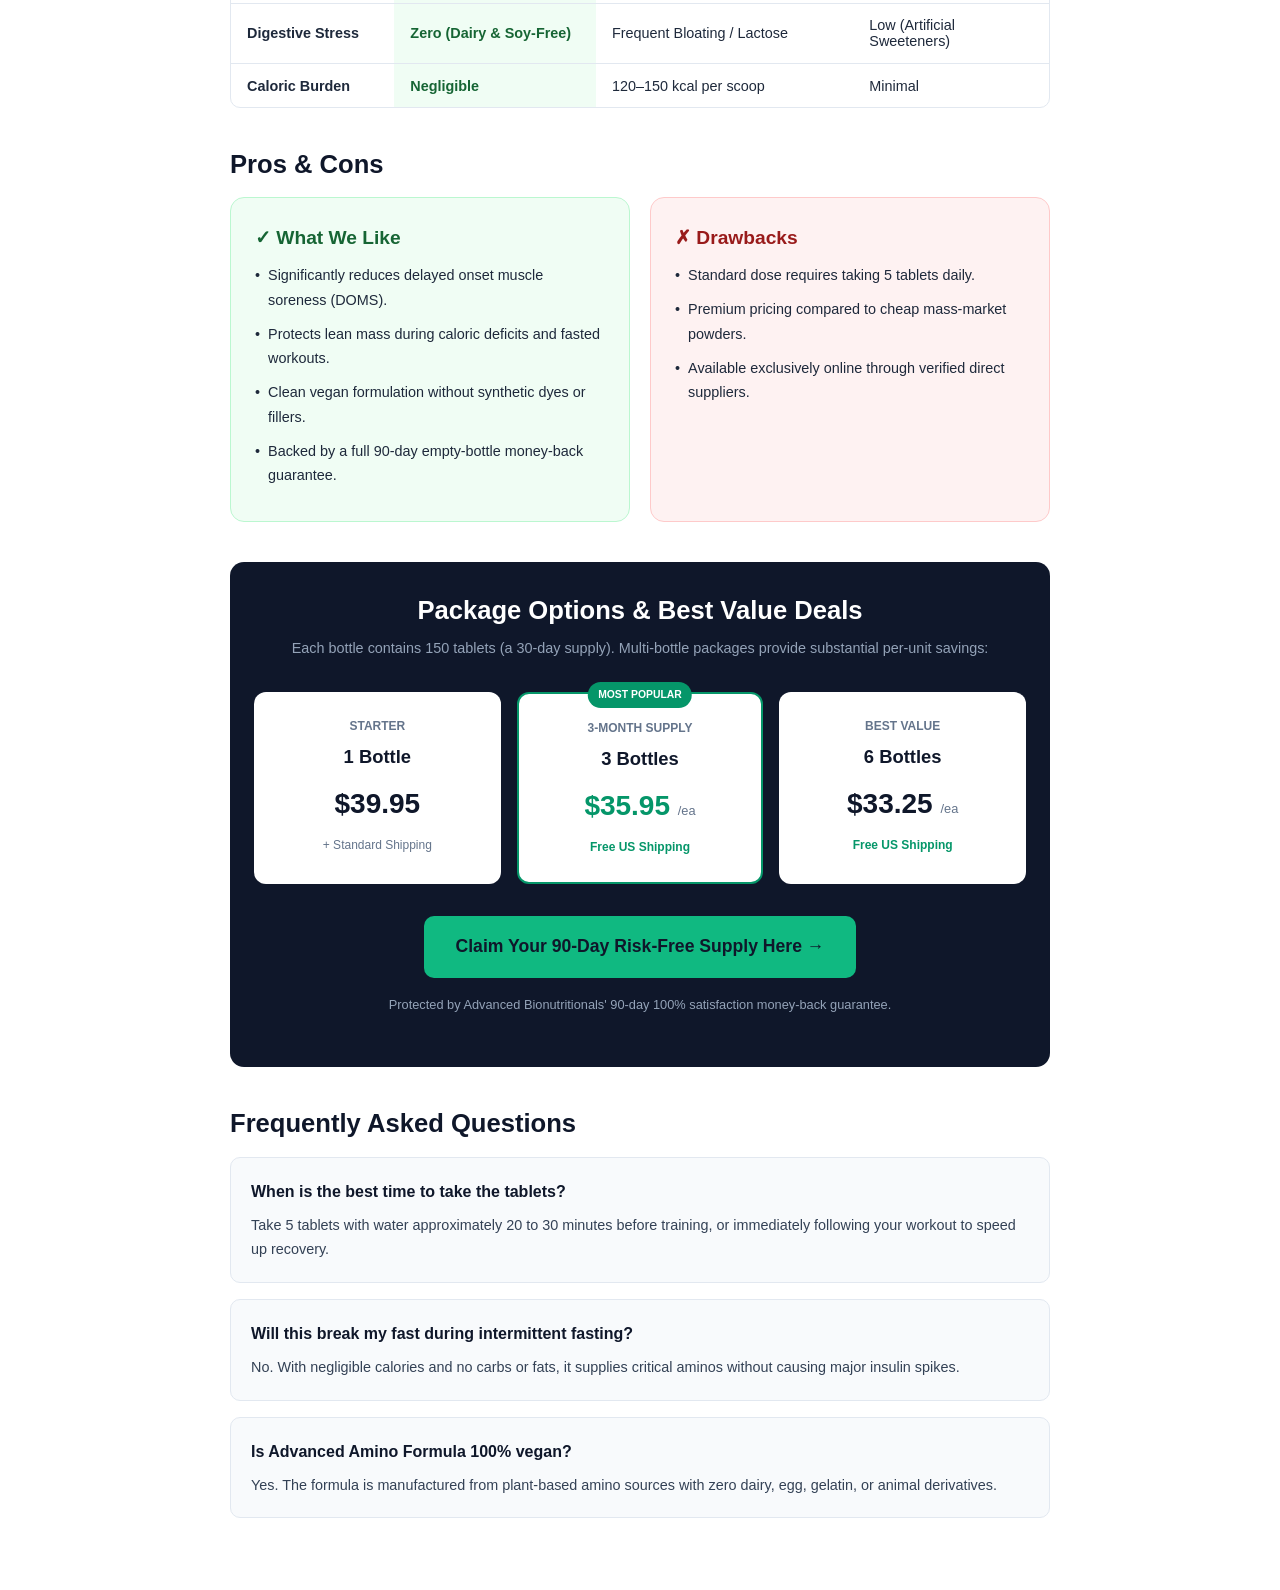
==== commit d109e38b: "Remove citations from Advanced Amino Formula review" ====
--- a/AdvancedBionutritionalsReview.html
+++ b/AdvancedBionutritionalsReview.html
@@ -56,9 +56,9 @@
   <!-- Post Header -->
   <header class="post-header">
     <span class="badge-category">Muscle Recovery &amp; Nutrition</span>
-    <h1 class="post-title">Advanced Amino Formula Review (2026): Does It Beat Whey for Muscle Repair?[cite: 1]</h1>
+    <h1 class="post-title">Advanced Amino Formula Review (2026): Does It Beat Whey for Muscle Repair?</h1>
     <div class="post-meta">
-      <span>Published by <strong>The Fitness Hub Editorial Team</strong></span>
+      <span>Published by <strong>The Top Deals That will be me</strong></span>
       <span>Updated: November 2026</span>
     </div>
     <div class="affiliate-disclosure">
@@ -73,20 +73,20 @@
       <span class="rating-stars">★★★★☆ (4.3/5 - 3,100+ Reviews)</span>
     </div>
     <p class="verdict-text">
-      If standard protein powders leave your gut feeling heavy and bloated, <strong>Advanced Amino Formula</strong> is a superior alternative. It provides all 8 essential amino acids in crystalline, free-form tablets that absorb directly into the bloodstream within 23 minutes[cite: 1].
+      If standard protein powders leave your gut feeling heavy and bloated, <strong>Advanced Amino Formula</strong> is a superior alternative. It provides all 8 essential amino acids in crystalline, free-form tablets that absorb directly into the bloodstream within 23 minutes.
     </p>
     <div class="specs-grid">
       <div class="spec-item">
         <span class="spec-label">Form</span>
-        <span class="spec-val">150 Tablets[cite: 1]</span>
+        <span class="spec-val">150 Tablets</span>
       </div>
       <div class="spec-item">
         <span class="spec-label">Daily Dose</span>
-        <span class="spec-val">5 Tablets[cite: 1]</span>
+        <span class="spec-val">5 Tablets</span>
       </div>
       <div class="spec-item">
         <span class="spec-label">Diet Type</span>
-        <span class="spec-val">100% Vegan[cite: 1]</span>
+        <span class="spec-val">100% Vegan</span>
       </div>
       <div class="spec-item">
         <span class="spec-label">Guarantee</span>
@@ -102,10 +102,10 @@
   <section>
     <h2>The Digestive Flaw of Traditional Protein Powders</h2>
     <p>
-      Gulping down heavy whey shakes after intense training sessions frequently leads to cramps, gas, and digestive distress[cite: 1]. Whole protein molecules from whey, casein, or soy must be broken down by digestive enzymes and stomach acids before your muscles can use them[cite: 1].
+      Gulping down heavy whey shakes after intense training sessions frequently leads to cramps, gas, and digestive distress. Whole protein molecules from whey, casein, or soy must be broken down by digestive enzymes and stomach acids before your muscles can use them.
     </p>
     <p>
-      A significant portion of ingested bulk protein is stripped by the liver and burned as glucose or expelled as nitrogenous waste[cite: 1]. In contrast, free-form <strong>Essential Amino Acids (EAAs)</strong> bypass digestive breakdown entirely, delivering immediate cellular fuel[cite: 1].
+      A significant portion of ingested bulk protein is stripped by the liver and burned as glucose or expelled as nitrogenous waste. In contrast, free-form <strong>Essential Amino Acids (EAAs)</strong> bypass digestive breakdown entirely, delivering immediate cellular fuel.
     </p>
   </section>
 
@@ -113,12 +113,12 @@
   <section>
     <h2>What Is Advanced Bionutritionals Advanced Amino Formula?</h2>
     <p>
-      Produced by <strong>Advanced Bionutritionals</strong>, this targeted supplement provides 150 tablets per bottle (a full 30-day supply at 5 tablets daily)[cite: 1]. It is calibrated to match human physiological protein synthesis requirements with minimal metabolic waste[cite: 1].
+      Produced by <strong>Advanced Bionutritionals</strong>, this targeted supplement provides 150 tablets per bottle (a full 30-day supply at 5 tablets daily). It is calibrated to match human physiological protein synthesis requirements with minimal metabolic waste.
     </p>
     <ul class="bullet-list">
-      <li><strong>Rapid Bioavailability:</strong> Reaches circulation in roughly 23 minutes for optimal pre- or post-workout delivery[cite: 1].</li>
-      <li><strong>Complete EAA Profile:</strong> Supplies all 8 essential amino acids required for cellular repair[cite: 1].</li>
-      <li><strong>Allergen Free:</strong> 100% Vegan, Non-GMO, Gluten-Free, Dairy-Free, and Soy-Free[cite: 1].</li>
+      <li><strong>Rapid Bioavailability:</strong> Reaches circulation in roughly 23 minutes for optimal pre- or post-workout delivery.</li>
+      <li><strong>Complete EAA Profile:</strong> Supplies all 8 essential amino acids required for cellular repair.</li>
+      <li><strong>Allergen Free:</strong> 100% Vegan, Non-GMO, Gluten-Free, Dairy-Free, and Soy-Free.</li>
       <li><strong>Certified Manufacturing:</strong> Produced in the USA within a GMP-certified and FDA-registered facility.</li>
     </ul>
   </section>
@@ -131,7 +131,7 @@
         <thead>
           <tr>
             <th>Key Metric</th>
-            <th class="highlight-col">Advanced Amino Formula[cite: 1]</th>
+            <th class="highlight-col">Advanced Amino Formula</th>
             <th>Standard Whey Isolate</th>
             <th>Standard BCAAs</th>
           </tr>
@@ -139,27 +139,27 @@
         <tbody>
           <tr>
             <td><strong>Amino Acid Profile</strong></td>
-            <td class="highlight-col">All 8 Essential Aminos[cite: 1]</td>
+            <td class="highlight-col">All 8 Essential Aminos</td>
             <td>Complex (Requires Digestion)[cite: 1]</td>
-            <td>Only 3 (Incomplete)[cite: 1]</td>
+            <td>Only 3 (Incomplete)</td>
           </tr>
           <tr>
             <td><strong>Absorption Window</strong></td>
-            <td class="highlight-col">~23 Minutes[cite: 1]</td>
-            <td>2 to 3 Hours[cite: 1]</td>
-            <td>~30 Minutes[cite: 1]</td>
+            <td class="highlight-col">~23 Minutes</td>
+            <td>2 to 3 Hours</td>
+            <td>~30 Minutes</td>
           </tr>
           <tr>
             <td><strong>Digestive Stress</strong></td>
-            <td class="highlight-col">Zero (Dairy &amp; Soy-Free)[cite: 1]</td>
-            <td>Frequent Bloating / Lactose[cite: 1]</td>
-            <td>Low (Artificial Sweeteners)[cite: 1]</td>
+            <td class="highlight-col">Zero (Dairy &amp; Soy-Free)</td>
+            <td>Frequent Bloating / Lactose</td>
+            <td>Low (Artificial Sweeteners)</td>
           </tr>
           <tr>
             <td><strong>Caloric Burden</strong></td>
-            <td class="highlight-col">Negligible[cite: 1]</td>
-            <td>120–150 kcal per scoop[cite: 1]</td>
-            <td>Minimal[cite: 1]</td>
+            <td class="highlight-col">Negligible</td>
+            <td>120–150 kcal per scoop</td>
+            <td>Minimal</td>
           </tr>
         </tbody>
       </table>
@@ -176,15 +176,15 @@
           <li><span>&bull;</span> Significantly reduces delayed onset muscle soreness (DOMS).</li>
           <li><span>&bull;</span> Protects lean mass during caloric deficits and fasted workouts.</li>
           <li><span>&bull;</span> Clean vegan formulation without synthetic dyes or fillers.</li>
-          <li><span>&bull;</span> Backed by a full 90-day empty-bottle money-back guarantee[cite: 1].</li>
+          <li><span>&bull;</span> Backed by a full 90-day empty-bottle money-back guarantee.</li>
         </ul>
       </div>
       <div class="box-card cons-card">
         <h3>&#10007; Drawbacks</h3>
         <ul class="item-list">
-          <li><span>&bull;</span> Standard dose requires taking 5 tablets daily[cite: 1].</li>
-          <li><span>&bull;</span> Premium pricing compared to cheap mass-market powders[cite: 1].</li>
-          <li><span>&bull;</span> Available exclusively online through verified direct suppliers[cite: 1].</li>
+          <li><span>&bull;</span> Standard dose requires taking 5 tablets daily.</li>
+          <li><span>&bull;</span> Premium pricing compared to cheap mass-market powders.</li>
+          <li><span>&bull;</span> Available exclusively online through verified direct suppliers.</li>
         </ul>
       </div>
     </div>
@@ -193,7 +193,7 @@
   <!-- Section 5: Official Pricing & Guarantee -->
   <section class="pricing-card-wrapper">
     <h2>Package Options &amp; Best Value Deals</h2>
-    <p class="pricing-intro">Each bottle contains 150 tablets (a 30-day supply)[cite: 1]. Multi-bottle packages provide substantial per-unit savings:</p>
+    <p class="pricing-intro">Each bottle contains 150 tablets (a 30-day supply). Multi-bottle packages provide substantial per-unit savings:</p>
     
     <div class="pricing-tiers">
       <!-- 1 Bottle -->
@@ -226,7 +226,7 @@
       <a href="https://www.advancedbionutritionals.com/DS24/Advanced-Amino/Muscle-Mass-Loss/HD.htm#aff=Shivamjiwal004" rel="sponsored nofollow noopener" target="_blank" class="btn btn-accent">
         Claim Your 90-Day Risk-Free Supply Here &rarr;
       </a>
-      <p class="guarantee-note">Protected by Advanced Bionutritionals' 90-day 100% satisfaction money-back guarantee[cite: 1].</p>
+      <p class="guarantee-note">Protected by Advanced Bionutritionals' 90-day 100% satisfaction money-back guarantee.</p>
     </div>
   </section>
 
@@ -235,15 +235,15 @@
     <h2>Frequently Asked Questions</h2>
     <div class="faq-item">
       <h3 class="faq-question">When is the best time to take the tablets?</h3>
-      <p class="faq-answer">Take 5 tablets with water approximately 20 to 30 minutes before training, or immediately following your workout to speed up recovery[cite: 1].</p>
+      <p class="faq-answer">Take 5 tablets with water approximately 20 to 30 minutes before training, or immediately following your workout to speed up recovery.</p>
     </div>
     <div class="faq-item">
       <h3 class="faq-question">Will this break my fast during intermittent fasting?</h3>
-      <p class="faq-answer">No. With negligible calories and no carbs or fats, it supplies critical aminos without causing major insulin spikes[cite: 1].</p>
+      <p class="faq-answer">No. With negligible calories and no carbs or fats, it supplies critical aminos without causing major insulin spikes.</p>
     </div>
     <div class="faq-item">
       <h3 class="faq-question">Is Advanced Amino Formula 100% vegan?</h3>
-      <p class="faq-answer">Yes. The formula is manufactured from plant-based amino sources with zero dairy, egg, gelatin, or animal derivatives[cite: 1].</p>
+      <p class="faq-answer">Yes. The formula is manufactured from plant-based amino sources with zero dairy, egg, gelatin, or animal derivatives.</p>
     </div>
   </section>
 </article>
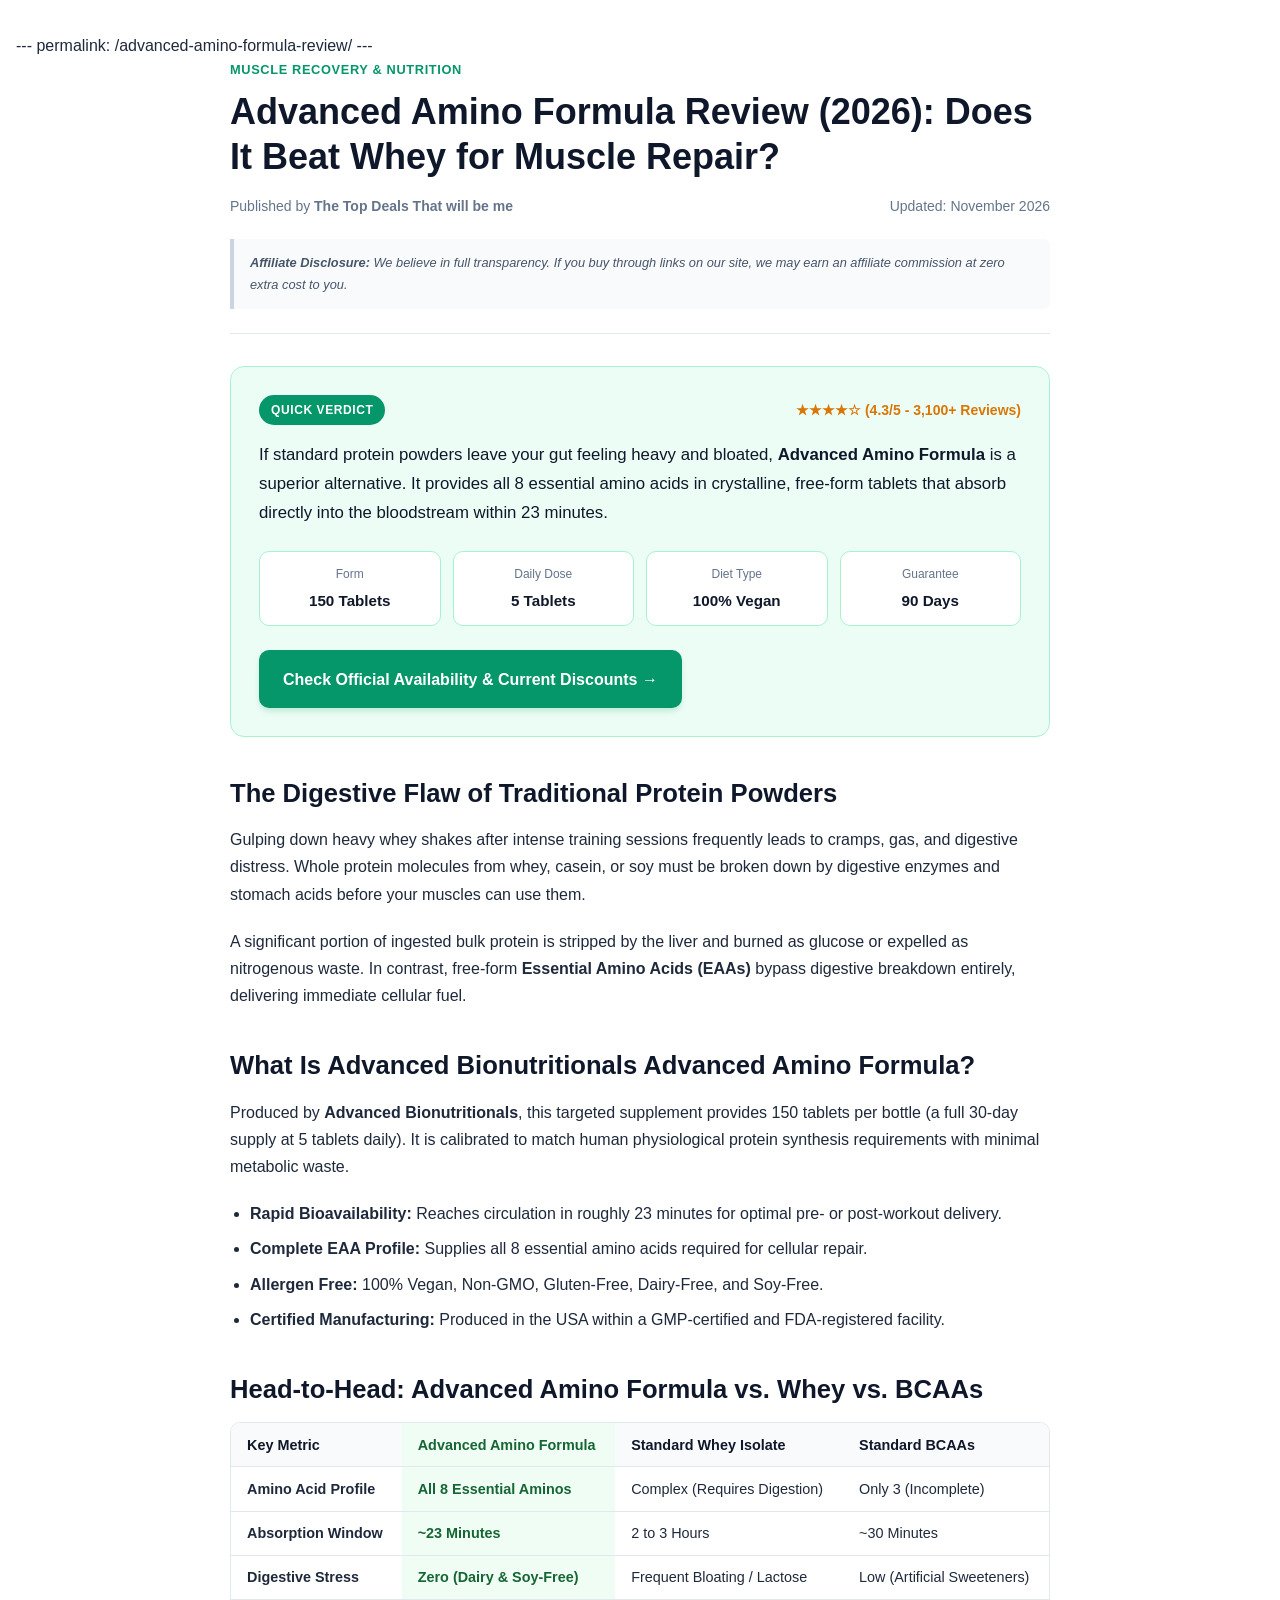
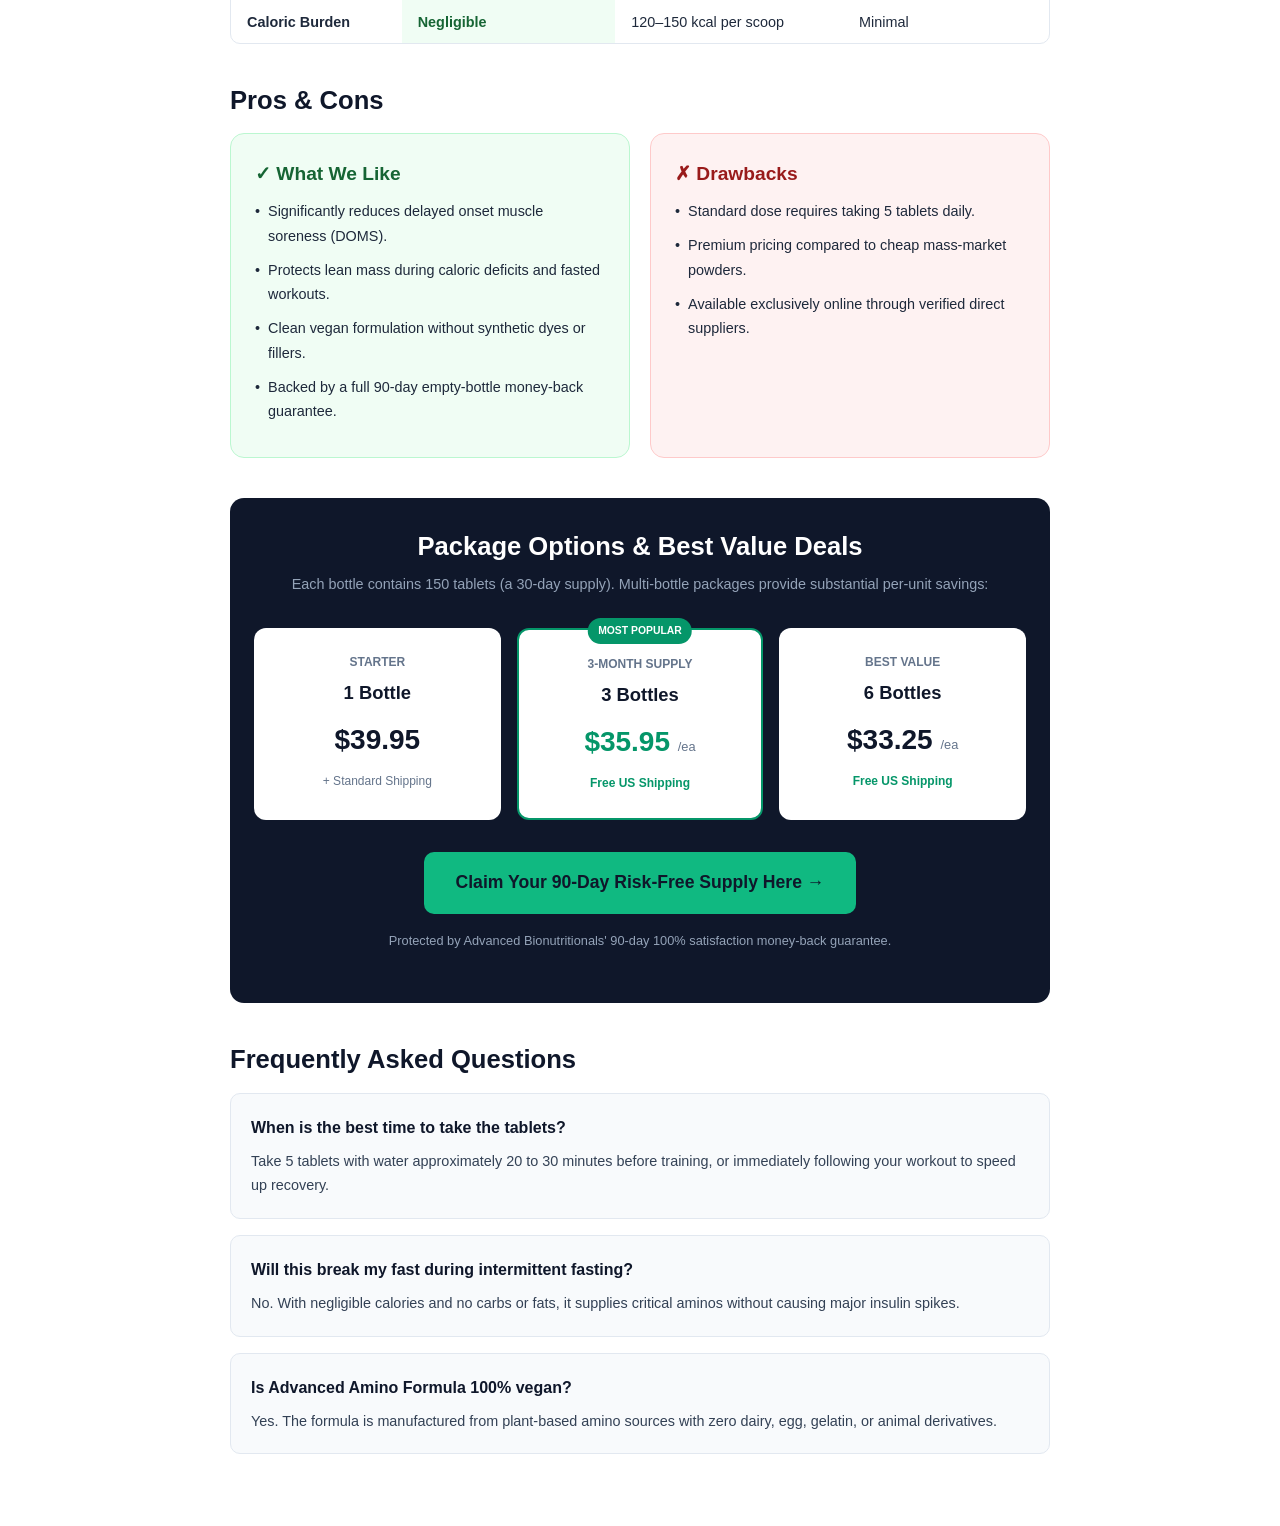
==== commit 52b04b64: "Remove citation from amino acid profile description" ====
--- a/AdvancedBionutritionalsReview.html
+++ b/AdvancedBionutritionalsReview.html
@@ -140,7 +140,7 @@
           <tr>
             <td><strong>Amino Acid Profile</strong></td>
             <td class="highlight-col">All 8 Essential Aminos</td>
-            <td>Complex (Requires Digestion)[cite: 1]</td>
+            <td>Complex (Requires Digestion)</td>
             <td>Only 3 (Incomplete)</td>
           </tr>
           <tr>
